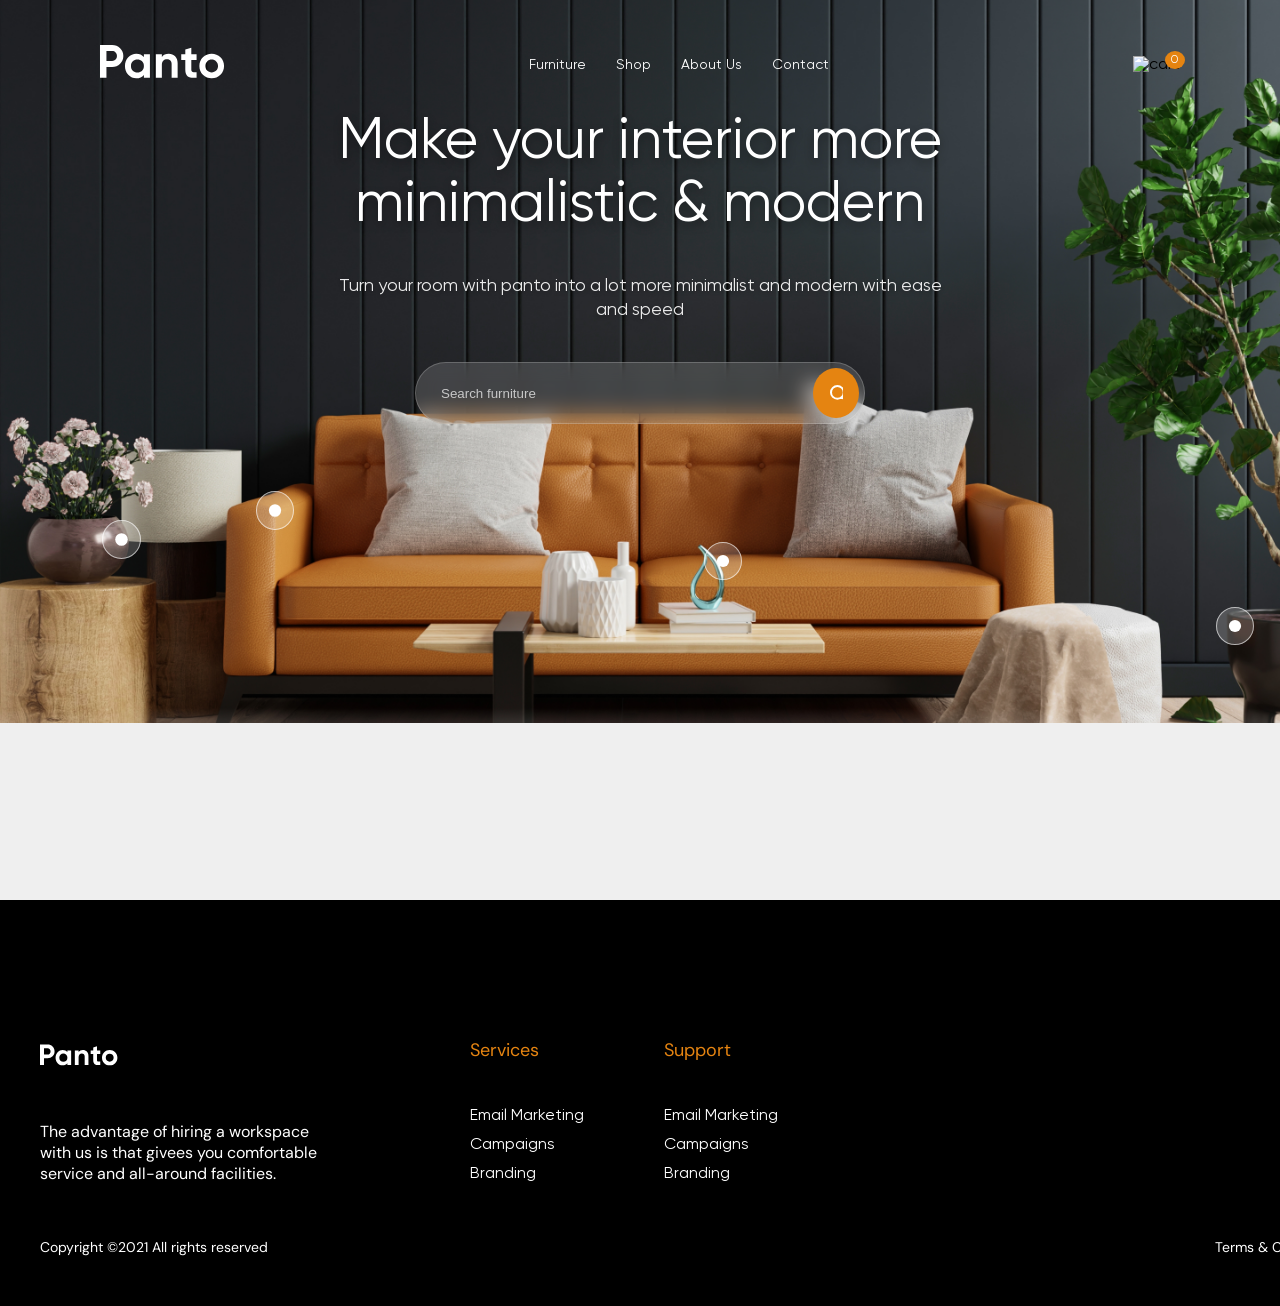
==== Furniture Landing Page/index.html @ d4db9b89 "header & footer" ====
<!doctype html>
<html lang="en">
    <head>
        <meta charset="UTF-8" />
        <meta name="viewport" content="width=device-width, initial-scale=1.0" />
        <link rel="stylesheet" href="css/style.css" />
        <title>Panto</title>
    </head>
    <body>

        <header class="header">
            <!-- Навигация -->
            <div class="container nav-container">
                <div class="header__wrapper">
                    <div class="logo">
                        <img src="img/Panto.svg" alt="logo" class="logo__img" />
                    </div>
                    <nav class="nav">
                        <ul class="nav__list">
                            <li class="nav__item"><a href="#"
                                    class="nav__link">Furniture</a></li>
                            <li class="nav__item"><a href="#"
                                    class="nav__link">Shop</a></li>
                            <li class="nav__item"><a href="#"
                                    class="nav__link">About Us</a></li>
                            <li class="nav__item"><a href="#"
                                    class="nav__link">Contact</a></li>
                        </ul>
                    </nav>
                    <a class="bag">
                        <img src="img/bag.svg" alt="cart" class="bag__img" />
                        <span class="bag-count">0</span>
                    </a>
                    <button class="burger-btn" id="burgerBtn">
                        <span></span>
                        <span></span>
                        <span></span>
                    </button>
                </div>
            </div>

            <div class="mobile-menu" id="mobileMenu">
                <button class="close-menu-btn"
                    id="closeMenuBtn">&times;</button>
                <ul class="mobile-nav-list">
                    <li><a href="#">Furniture</a></li>
                    <li><a href="#">Shop</a></li>
                    <li><a href="#">About Us</a></li>
                    <li><a href="#">Contact</a></li>
                </ul>
            </div>

            <!-- ГЛАВНЫЙ БЛОК -->
            <div class="hero-section">
                <div class="hero-container">

                    <!-- 1. Фоновое изображение -->
                    <img src="./img/banner.jpg" alt="Banner" class="hero-bg">

                    <!-- 2. Текстовый контент (Позиционируется абсолютно над диваном) -->
                    <div class="hero-content">
                        <h1 class="info__title">
                            Make your interior more<br> minimalistic & modern
                        </h1>
                        <p class="info__text">
                            Turn your room with panto into a lot more minimalist
                            and modern with ease and speed
                        </p>
                        <div class="search-container">
                            <input type="text" class="search-input"
                                placeholder="Search furniture" />
                            <button class="search-btn">
                                <img src="img/search.svg" alt="search" />
                            </button>
                        </div>
                    </div>

                    <!-- 3. Слой с хотспотами -->
                    <div class="hotspots-layer">
                        <div class="hotspot hotspot--sofa">
                            <input type="checkbox" id="spot-sofa"
                                class="hotspot-toggle">
                            <label for="spot-sofa" class="hotspot-btn">
                                <img src="img/btn.svg" alt="+" />
                            </label>
                            <div class="hotspot__popup">
                                <div class="color-swatch orange"></div>
                                <div class="color-swatch teal"></div>
                                <div class="color-swatch gray"></div>
                            </div>
                        </div>

                        <div class="hotspot hotspot--lamp">
                            <input type="checkbox" id="spot-lamp"
                                class="hotspot-toggle">
                            <label for="spot-lamp" class="hotspot-btn">
                                <img src="img/btn.svg" alt="+" />
                            </label>
                            <div class="hotspot__popup">
                                <div class="color-swatch orange"></div>
                                <div class="color-swatch teal"></div>
                            </div>
                        </div>

                        <div class="hotspot hotspot--table">
                            <input type="checkbox" id="spot-lamp"
                                class="hotspot-toggle">
                            <label for="spot-lamp" class="hotspot-btn">
                                <img src="img/btn.svg" alt="+" />
                            </label>
                            <div class="hotspot__popup">
                                <div class="color-swatch orange"></div>
                                <div class="color-swatch teal"></div>
                            </div>
                        </div>

                        <div class="hotspot hotspot--edge">
                            <input type="checkbox" id="spot-lamp"
                                class="hotspot-toggle">
                            <label for="spot-lamp" class="hotspot-btn">
                                <img src="img/btn.svg" alt="+" />
                            </label>
                            <div class="hotspot__popup">
                                <div class="color-swatch orange"></div>
                                <div class="color-swatch teal"></div>
                            </div>
                        </div>

                    </div>
                </div>
            </div>
        </header>
        <main class="main"></main>
        <footer class="footer">
            <div class="container">
                <div class="footer__wrapper">
                    <div class="footer__col1">
                        <img src="./img/Panto.svg" alt="logo"
                            class="footer__logo">
                        <div class="footer__text">
                            <p>
                                The advantage of hiring a workspace with us is
                                that givees you comfortable service and
                                all-around facilities.
                            </p>
                        </div>
                    </div>
                    <div class="footer__col2">
                        <h5 class="footer__title">Services</h5>
                        <ul class="footer__list">
                            <li class="footer__item">
                                <a href="tel:+1234567890">Email Marketing</a>
                            </li>
                            <li class="footer__item">
                                <a href="#">Campaigns</a>
                            </li>
                            <li class="footer__item">
                                <a href="#">Branding</a>
                            </li>
                        </ul>
                    </div>
                    <div class="footer__col3">
                        <h5 class="footer__title">Support</h5>
                        <ul class="footer__list">
                            <li class="footer__item">
                                <a href="tel:+1234567890">Email Marketing</a>
                            </li>
                            <li class="footer__item">
                                <a href="#">Campaigns</a>
                            </li>
                            <li class="footer__item">
                                <a href="#">Branding</a>
                            </li>
                        </ul>
                    </div>
                </div>
                <p class="footer__text">
                    <div class="footer_copy">
                        Copyright ©2021 All rights reserved
                        <div class="footer_info">
                            <p>Terms & Conditions</p><p>Privacy Policy</p>
                        </div>
                    </div>
                </p>
            </div>
        </footer>

        <!-- Скрипт для бургера -->
        <script>
        const burgerBtn = document.getElementById('burgerBtn');
        const closeMenuBtn = document.getElementById('closeMenuBtn'); // Новая кнопка
        const mobileMenu = document.getElementById('mobileMenu');
        const body = document.body;

        function toggleMenu() {
            mobileMenu.classList.toggle('active');
            burgerBtn.classList.toggle('active');
            
            if (mobileMenu.classList.contains('active')) {
                body.style.overflow = 'hidden';
            } else {
                body.style.overflow = '';
            }
        }

        // Открытие/закрытие по бургеру
        burgerBtn.addEventListener('click', toggleMenu);

        // Закрытие по внутреннему крестику
        closeMenuBtn.addEventListener('click', () => {
            // Если меню активно, закрываем его
            if (mobileMenu.classList.contains('active')) {
                toggleMenu();
            }
        });
        
        // Закрытие при клике на ссылку (опционально, удобно для навигации)
        const menuLinks = document.querySelectorAll('.mobile-nav-list a');
        menuLinks.forEach(link => {
            link.addEventListener('click', () => {
                if (mobileMenu.classList.contains('active')) {
                    toggleMenu();
                }
            });
        });
    </script>

    </body>
</html>
---- Furniture Landing Page/css/style.css ----
@font-face {
    font-family: "Gilroy";
    src:
        url("../fonts/Gilroy-Regular.ttf"),
        url("../fonts/Gilroy-Bold.ttf") format("truetype");
    font-weight: 400 700;
    font-display: swap;
}

@font-face {
    font-family: "DMSans";
    src: url("../fonts/DMSans-VariableFont.ttf") format("truetype");
    font-weight: 400 700;
    font-display: swap;
}

@font-face {
    font-family: "Inter";
    src: url("../fonts/Inter-VariableFont.ttf") format("truetype");
    font-weight: 400 700;
    font-display: swap;
}

html {
    scroll-behavior: smooth;
}

body {
    font-family: "Gilroy", sans-serif;
    margin: 0;
    padding: 0;
    background-color: #efefef;
}

.container {
    width: 1440px;
    margin: 0 auto;
    padding: 0 20px;
}

*,
*::before,
*::after {
    box-sizing: border-box;
}
a {
    text-decoration: none;
    color: inherit;
}
ul,
li {
    list-style: none;
    margin: 0;
    padding: 0;
}

.header {
    position: relative;
    width: 100%;
    overflow: hidden;
    display: flex;
    flex-direction: column;
    min-height: 100vh; /* Минимальная высота = высоте окна браузера */
    margin: 0;
}
.nav-container {
    position: absolute;
    top: 0;
    left: 0;
    width: 100%;
    z-index: 100;
    max-width: 1920px;
    margin: 0 auto;
}
.header__wrapper {
    display: flex;
    justify-content: space-between;
    align-items: center;
    padding: 45px 80px;
}
.logo__img {
    height: 35px;
}
.nav__list {
    display: flex;
    gap: 30px;
}
.nav__link {
    color: #ffffff;
    font-size: 14px;
    transition: 0.3s;
}
.nav__link:hover {
    color: #e58411;
}
.bag {
    position: relative;
}
.bag__img {
    width: 34px;
}
.bag-count {
    position: absolute;
    top: -5px;
    right: -5px;
    background: #e58411;
    color: white;
    font-size: 12px;
    padding: 2px 6px;
    border-radius: 50%;
}

/* --- БУРГЕР КНОПКА --- */
.burger-btn {
    display: none;
    background: transparent;
    border: none;
    cursor: pointer;
    width: 30px;
    height: 20px;
    position: relative;
    z-index: 102;
}

.burger-btn span {
    display: block;
    width: 100%;
    height: 2px;
    background: #fff;
    position: absolute;
    left: 0;
    transition: 0.3s ease;
}

.burger-btn span:nth-child(1) {
    top: 0;
}
.burger-btn span:nth-child(2) {
    top: 9px;
}
.burger-btn span:nth-child(3) {
    top: 18px;
}

/* Анимация бургера в крестик */
.burger-btn.active span:nth-child(1) {
    transform: rotate(45deg);
    top: 9px;
}
.burger-btn.active span:nth-child(2) {
    opacity: 0;
}
.burger-btn.active span:nth-child(3) {
    transform: rotate(-45deg);
    top: 9px;
}

/* --- МОБИЛЬНОЕ МЕНЮ --- */
.mobile-menu {
    position: fixed;
    top: 0;
    left: 0;
    width: 100%;
    height: 100vh;
    background: rgba(20, 20, 20, 0.98);
    backdrop-filter: blur(10px);
    z-index: 101;

    display: flex;
    flex-direction: column;
    justify-content: center;
    align-items: center;

    /* Скрыто по умолчанию (сдвинуто вверх) */
    transform: translateY(-100%);
    transition: transform 0.4s ease-in-out;
}

.mobile-menu.active {
    transform: translateY(0);
}

.mobile-nav-list {
    text-align: center;
}

.mobile-nav-list li {
    margin: 20px 0;
}

.mobile-nav-list a {
    color: #fff;
    font-size: 24px;
    font-weight: 500;
    transition: 0.3s;
}

.mobile-nav-list a:hover {
    color: #e58411;
}

/* Кнопка закрытия внутри меню */
.close-menu-btn {
    position: absolute;
    top: 30px;
    right: 30px;
    background: transparent;
    border: none;
    color: #fff;
    font-size: 40px;
    line-height: 1;
    cursor: pointer;
    z-index: 103;
    opacity: 0.7;
    transition: 0.3s;
}

.close-menu-btn:hover {
    opacity: 1;
    transform: rotate(90deg);
}

.hero-section {
    width: 100%;
    display: flex;
    justify-content: center;
    background: #000;
}

.hero-container {
    position: relative;
    width: 100%;
    max-width: 1920px;
    aspect-ratio: 1920 / 1084;
    overflow: hidden;
}

.hero-bg {
    width: 100%;
    height: 100%;
    object-fit: cover;
    display: block;
}

.hero-content {
    position: absolute;
    top: 10%;
    left: 50%;
    transform: translateX(-50%);

    width: 80%;
    max-width: 900px;
    text-align: center;
    z-index: 10;
    pointer-events: none;
    display: flex;
    flex-direction: column;
    align-items: center;
}

.info__title {
    color: #fff;
    font-size: 4.5vw;
    line-height: 1.1;
    margin-bottom: 20px;
    text-shadow: 0 4px 10px rgba(0, 0, 0, 0.3);
}

.info__text {
    color: #fff;
    font-size: 1.4vw;
    line-height: 1.3;
    margin-bottom: 40px;
    max-width: 610px;
    text-align: center;
    opacity: 0.9;
    text-shadow: 0 2px 5px rgba(0, 0, 0, 0.3);
}

/* Поиск */
.search-container {
    pointer-events: auto;
    display: inline-flex;
    background: rgba(255, 255, 255, 0.15);
    backdrop-filter: blur(10px);
    border: 1px solid rgba(255, 255, 255, 0.2);
    border-radius: 40px;
    padding: 5px;
    width: 100%;
    max-width: 450px;
}

.search-input {
    background: transparent;
    border: none;
    color: white;
    padding: 12px 20px;
    width: 100%;
    outline: none;
}
.search-input::placeholder {
    color: rgba(255, 255, 255, 0.7);
}

.search-btn {
    background: #e58411;
    border: none;
    width: 50px;
    height: 50px;
    border-radius: 50%;
    cursor: pointer;
    display: flex;
    align-items: center;
    justify-content: center;
}

/* --- ХОТСПОТЫ --- */
.hotspots-layer {
    position: absolute;
    top: 0;
    left: 0;
    width: 100%;
    height: 100%;
    z-index: 20;
    pointer-events: none;
}

.hotspot {
    position: absolute;
    pointer-events: auto;
}

.hotspot--sofa {
    top: 68%;
    left: 20%;
}
.hotspot--lamp {
    top: 72%;
    left: 8%;
}

.hotspot--table {
    top: 75%;
    left: 55%;
}

.hotspot--edge {
    top: 84%;
    left: 95%;
}

.hotspot-toggle {
    display: none;
}

.hotspot-btn {
    display: flex;
    width: 3vw;
    height: 3vw;
    min-width: 30px;
    min-height: 30px;
    max-width: 50px;
    max-height: 50px;
    cursor: pointer;
    animation: pulse 2s infinite;
}

@keyframes pulse {
    0% {
        transform: scale(1);
        box-shadow: 0 0 0 0 rgba(255, 255, 255, 0.7);
    }
    70% {
        transform: scale(1.1);
        box-shadow: 0 0 0 15px rgba(255, 255, 255, 0);
    }
    100% {
        transform: scale(1);
        box-shadow: 0 0 0 0 rgba(255, 255, 255, 0);
    }
}

.hotspot-btn img {
    width: 100%;
    height: 100%;
}

/* Попап */
.hotspot__popup {
    position: absolute;
    bottom: 120%;
    left: 50%;
    transform: translateX(-50%) translateY(10px);
    background: rgba(255, 255, 255, 0.9);
    backdrop-filter: blur(10px);
    padding: 10px;
    border-radius: 12px;
    display: flex;
    gap: 8px;
    opacity: 0;
    visibility: hidden;
    transition: 0.3s ease;
    box-shadow: 0 5px 15px rgba(0, 0, 0, 0.2);
    white-space: nowrap;
}

.hotspot-toggle:checked ~ .hotspot__popup {
    opacity: 1;
    visibility: visible;
    transform: translateX(-50%) translateY(0);
}

.color-swatch {
    width: 24px;
    height: 24px;
    border-radius: 50%;
    border: 2px solid #fff;
    cursor: pointer;
}
.orange {
    background: #e58411;
}
.teal {
    background: #00d2ad;
}
.gray {
    background: #7c7c7c;
}

.main {
    flex: 1;
}

.footer {
    display: flex;
    flex-direction: column;
    background-color: #000;
    color: #fff;
    padding: 20px;
    text-align: center;
    margin-top: auto;
}

.footer__wrapper {
    margin-top: 118px;
    display: flex;
    align-items: center;
    margin-bottom: 40px;
    text-align: start;

}

.footer__col1 {
    display: flex;
    flex-direction: column;
    justify-content: space-between;
    margin-right: 140px;
    max-width: 290px;
    height: 146px;
}

.footer__col1 img {
    width: 78px;
    height: 35px;
    /* margin-bottom: 30px; */
}

.footer__col1 p {
    margin: 0;
    padding: 0;
    font-family: 'DMSans';
}

.footer__col2,
.footer__col3 {
    display: flex;
    flex-direction: column;
    justify-content: space-between;
    margin-right: 80px;
    max-width: 133px;
    height: 146px;

}

.footer__title{
    margin: 0;
    color: #e58411;
    font-family: 'DMSans';
    font-style: normal;
    font-weight: 400;
    font-size: 18px;
}

.footer__list{
    display: flex;
    flex-direction: column;
    gap: 10px;
    list-style: none;
    padding: 0;
    margin: 0;
}

.footer__col3 {
    margin-right: 20px;
    max-width: 290px;
}

.footer_copy{
    display: flex;
    justify-content: space-between;
    align-items: center;    
    margin: 0;
    padding: 0;
    font-family: 'DMSans';
    font-style: normal;
    font-weight: 400;
    font-size: 14px;
    line-height: 18px;
}

.footer_info{
    display: flex;
    gap: 10px;
    margin: 0;
    padding: 0;
}


/* --- АДАПТИВ --- */
@media (max-width: 768px) {
    .header__wrapper {
        padding: 20px;
    }
    .nav {
        display: none;
    } /* Скрываем меню для примера */

    /* Текст на мобильном */
    .hero-content {
        top: 10%; /* Чуть выше на мобильном */
        width: 90%;
    }
    .info__title {
        font-size: 32px;
        margin-bottom: 5px;
    }
    .info__text {
        font-size: 14px;
        margin-bottom: 20px;
        width: 300px;
    }
    .search-container {
        max-width: 100%;
        width: 250px;
        height: 35px;
    }

    .search-btn {
        width: 25px;
        height: 25px;
    }

    .search-input {
        padding: 10px 15px;
    }

    /* Хотспоты */
    .hotspot-btn {
        min-width: 44px;
        min-height: 44px;
    }

    /* Попап снизу */
    .hotspot__popup {
        position: fixed;
        bottom: 0;
        left: 0;
        right: 0;
        top: auto;
        width: 100%;
        border-radius: 20px 20px 0 0;
        transform: translateY(100%);
        background: rgba(30, 30, 30, 0.95);
        justify-content: center;
        padding: 20px;
    }
    .hotspot__popup::after {
        display: none;
    }
    .hotspot-toggle:checked ~ .hotspot__popup {
        transform: translateY(0);
    }
}
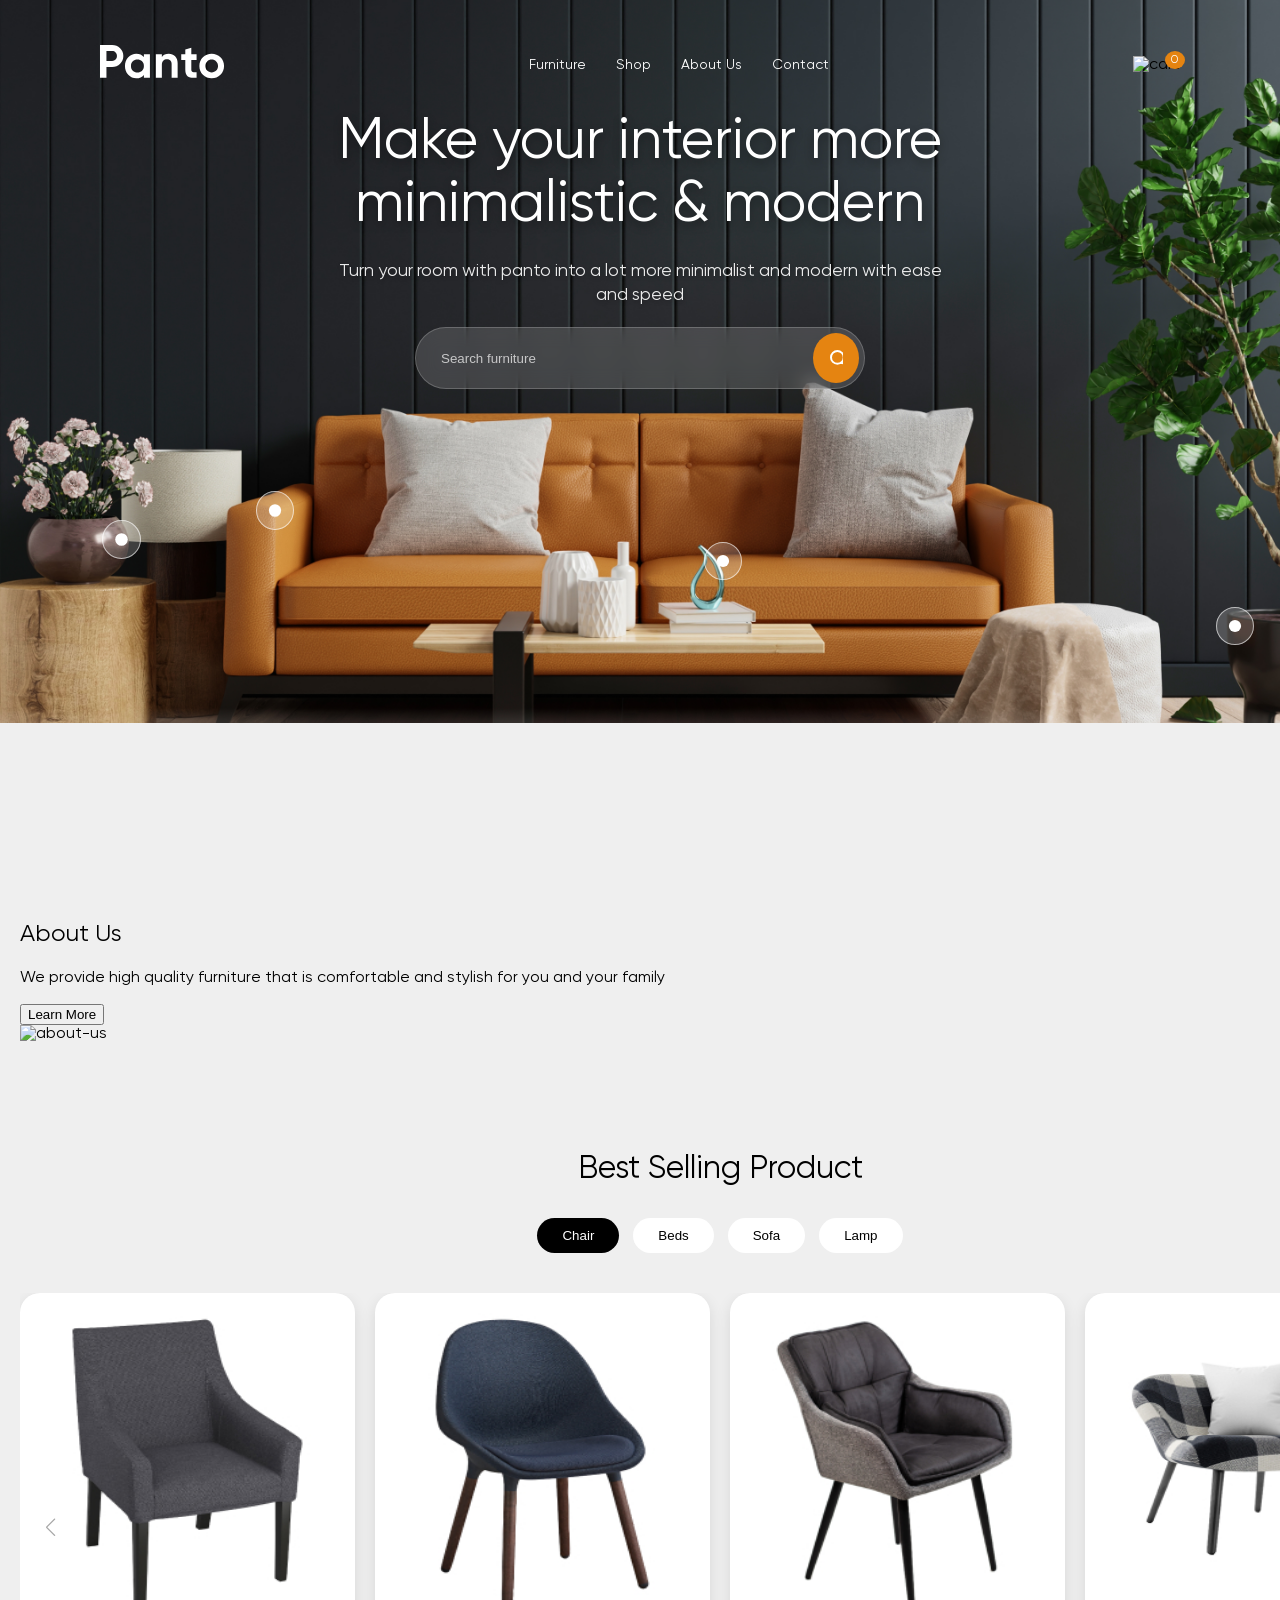
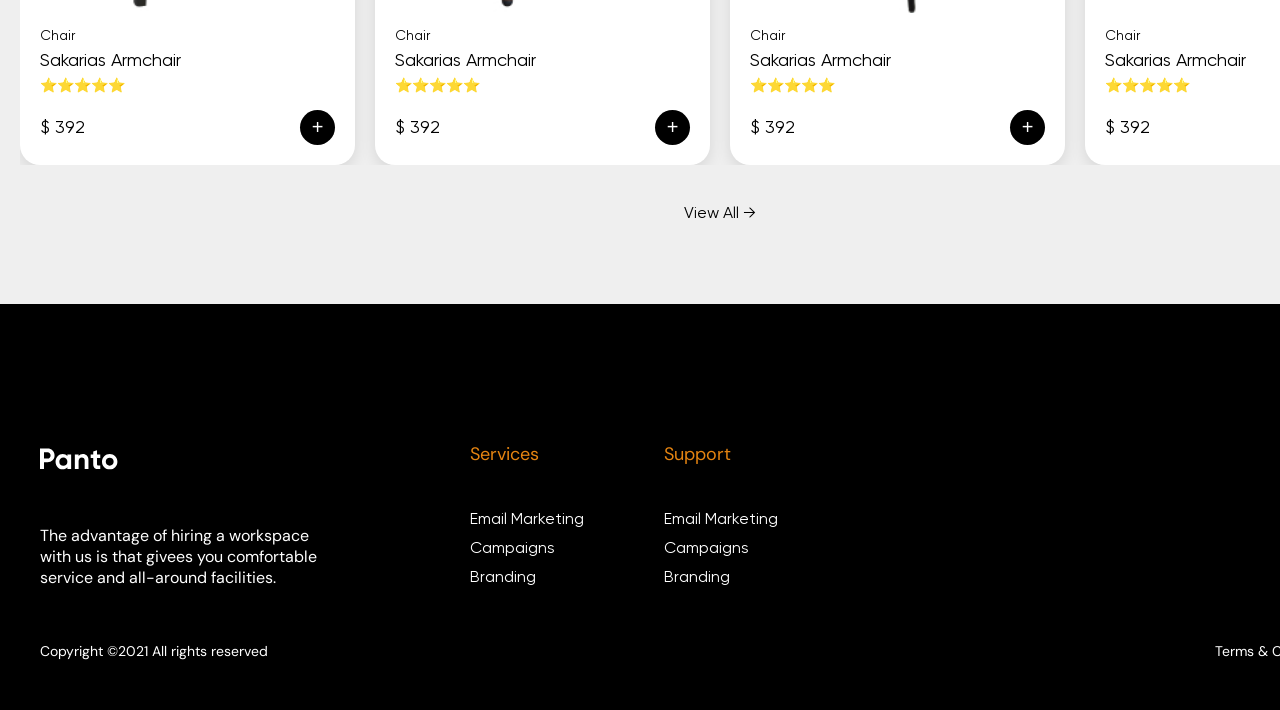
==== commit e96891ea: "slider" ====
--- a/Furniture Landing Page/index.html
+++ b/Furniture Landing Page/index.html
@@ -3,6 +3,7 @@
     <head>
         <meta charset="UTF-8" />
         <meta name="viewport" content="width=device-width, initial-scale=1.0" />
+        <link rel="stylesheet" href="https://cdn.jsdelivr.net/npm/swiper@11/swiper-bundle.min.css" />
         <link rel="stylesheet" href="css/style.css" />
         <title>Panto</title>
     </head>
@@ -27,15 +28,19 @@
                                     class="nav__link">Contact</a></li>
                         </ul>
                     </nav>
-                    <a class="bag">
-                        <img src="img/bag.svg" alt="cart" class="bag__img" />
-                        <span class="bag-count">0</span>
-                    </a>
-                    <button class="burger-btn" id="burgerBtn">
-                        <span></span>
-                        <span></span>
-                        <span></span>
-                    </button>
+                    <div class="btn__wrapper">
+
+                        <a class="bag">
+                            <img src="img/bag.svg" alt="cart"
+                                class="bag__img" />
+                            <span class="bag-count">0</span>
+                        </a>
+                        <button class="burger-btn" id="burgerBtn">
+                            <span></span>
+                            <span></span>
+                            <span></span>
+                        </button>
+                    </div>
                 </div>
             </div>
 
@@ -130,7 +135,170 @@
                 </div>
             </div>
         </header>
-        <main class="main"></main>
+        <main class="main">
+            <section class="about-us">
+                <div class="container">
+                    <div class="about-us__wrapper">
+                        <div class="about-us__content">
+                            <h2 class="about-us__title">
+                                About Us
+                            </h2>
+                            <p class="about-us__text">
+                                We provide high quality furniture that is
+                                comfortable and stylish for you and your family
+                            </p>
+                            <button class="about-us__btn">Learn More</button>
+                        </div>
+                        <img src="./img/about-us.jpg" alt="about-us"
+                            class="about-us__img">
+                    </div>
+                </div>
+            </section>
+
+            <!-- Подключение Swiper CSS -->
+
+            <section class="best-selling">
+                <div class="container">
+                    <h2 class="section-title">Best Selling Product</h2>
+
+                    <!-- Фильтры категорий -->
+                    <div class="filters">
+                        <button class="filter-btn active">Chair</button>
+                        <button class="filter-btn">Beds</button>
+                        <button class="filter-btn">Sofa</button>
+                        <button class="filter-btn">Lamp</button>
+                    </div>
+
+                    <!-- Слайдер -->
+                    <div class="swiper product-slider">
+                        <div class="swiper-wrapper">
+                            <!-- Карточка 1 -->
+                            <div class="swiper-slide">
+                                <div class="product-card">
+                                    <div class="product-image">
+                                        <img src="img/chair-01.jpg"
+                                            alt="chair">
+                                    </div>
+                                    <div class="product-info">
+                                        <p class="product-category">Chair</p>
+                                        <h3 class="product-name">Sakarias
+                                            Armchair</h3>
+                                        <div class="rating">⭐⭐⭐⭐⭐</div>
+                                        <div class="product-footer">
+                                            <span class="price">$ 392</span>
+                                            <button class="add-btn">+</button>
+                                        </div>
+                                    </div>
+                                </div>
+                            </div>
+
+                            <div class="swiper-slide">
+                                <div class="product-card">
+                                    <div class="product-image">
+                                        <img src="img/chair-02.jpg"
+                                            alt="Sakarias Armchair">
+                                    </div>
+                                    <div class="product-info">
+                                        <p class="product-category">Chair</p>
+                                        <h3 class="product-name">Sakarias
+                                            Armchair</h3>
+                                        <div class="rating">⭐⭐⭐⭐⭐</div>
+                                        <div class="product-footer">
+                                            <span class="price">$ 392</span>
+                                            <button class="add-btn">+</button>
+                                        </div>
+                                    </div>
+                                </div>
+                            </div>
+
+                            <div class="swiper-slide">
+                                <div class="product-card">
+                                    <div class="product-image">
+                                        <img src="img/chair-03.jpg"
+                                            alt="Sakarias Armchair">
+                                    </div>
+                                    <div class="product-info">
+                                        <p class="product-category">Chair</p>
+                                        <h3 class="product-name">Sakarias
+                                            Armchair</h3>
+                                        <div class="rating">⭐⭐⭐⭐⭐</div>
+                                        <div class="product-footer">
+                                            <span class="price">$ 392</span>
+                                            <button class="add-btn">+</button>
+                                        </div>
+                                    </div>
+                                </div>
+                            </div>
+                            <div class="swiper-slide">
+                                <div class="product-card">
+                                    <div class="product-image">
+                                        <img src="img/chair-04.jpg"
+                                            alt="Sakarias Armchair">
+                                    </div>
+                                    <div class="product-info">
+                                        <p class="product-category">Chair</p>
+                                        <h3 class="product-name">Sakarias
+                                            Armchair</h3>
+                                        <div class="rating">⭐⭐⭐⭐⭐</div>
+                                        <div class="product-footer">
+                                            <span class="price">$ 392</span>
+                                            <button class="add-btn">+</button>
+                                        </div>
+                                    </div>
+                                </div>
+                            </div>
+                            <div class="swiper-slide">
+                                <div class="product-card">
+                                    <div class="product-image">
+                                        <img src="chair1.jpg"
+                                            alt="Sakarias Armchair">
+                                    </div>
+                                    <div class="product-info">
+                                        <p class="product-category">Chair</p>
+                                        <h3 class="product-name">Sakarias
+                                            Armchair</h3>
+                                        <div class="rating">⭐⭐⭐⭐⭐</div>
+                                        <div class="product-footer">
+                                            <span class="price">$ 392</span>
+                                            <button class="add-btn">+</button>
+                                        </div>
+                                    </div>
+                                </div>
+                            </div>
+                            <div class="swiper-slide">
+                                <div class="product-card">
+                                    <div class="product-image">
+                                        <img src="chair1.jpg"
+                                            alt="Sakarias Armchair">
+                                    </div>
+                                    <div class="product-info">
+                                        <p class="product-category">Chair</p>
+                                        <h3 class="product-name">Sakarias
+                                            Armchair</h3>
+                                        <div class="rating">⭐⭐⭐⭐⭐</div>
+                                        <div class="product-footer">
+                                            <span class="price">$ 392</span>
+                                            <button class="add-btn">+</button>
+                                        </div>
+                                    </div>
+                                </div>
+                            </div>
+
+                            <!-- Повторить swiper-slide для остальных товаров -->
+                        </div>
+
+                        <!-- Навигация -->
+                        <div class="swiper-button-prev"></div>
+                        <div class="swiper-button-next"></div>
+                    </div>
+
+                    <a href="#" class="view-all">View All &rarr;</a>
+                </div>
+            </section>
+
+            <!-- Подключение Swiper JS -->
+
+        </main>
         <footer class="footer">
             <div class="container">
                 <div class="footer__wrapper">
@@ -186,44 +354,8 @@
         </footer>
 
         <!-- Скрипт для бургера -->
-        <script>
-        const burgerBtn = document.getElementById('burgerBtn');
-        const closeMenuBtn = document.getElementById('closeMenuBtn'); // Новая кнопка
-        const mobileMenu = document.getElementById('mobileMenu');
-        const body = document.body;
-
-        function toggleMenu() {
-            mobileMenu.classList.toggle('active');
-            burgerBtn.classList.toggle('active');
-            
-            if (mobileMenu.classList.contains('active')) {
-                body.style.overflow = 'hidden';
-            } else {
-                body.style.overflow = '';
-            }
-        }
-
-        // Открытие/закрытие по бургеру
-        burgerBtn.addEventListener('click', toggleMenu);
-
-        // Закрытие по внутреннему крестику
-        closeMenuBtn.addEventListener('click', () => {
-            // Если меню активно, закрываем его
-            if (mobileMenu.classList.contains('active')) {
-                toggleMenu();
-            }
-        });
-        
-        // Закрытие при клике на ссылку (опционально, удобно для навигации)
-        const menuLinks = document.querySelectorAll('.mobile-nav-list a');
-        menuLinks.forEach(link => {
-            link.addEventListener('click', () => {
-                if (mobileMenu.classList.contains('active')) {
-                    toggleMenu();
-                }
-            });
-        });
-    </script>
+        <script src="https://cdn.jsdelivr.net/npm/swiper@11/swiper-bundle.min.js"></script>
+        <script src="js/main.js"></script>
 
     </body>
 </html>
--- a/Furniture Landing Page/css/style.css
+++ b/Furniture Landing Page/css/style.css
@@ -92,6 +92,12 @@
 }
 .nav__link:hover {
     color: #e58411;
+}
+
+.btn__wrapper {
+    display: flex;
+    gap: 20px;
+    align-items: center;
 }
 .bag {
     position: relative;
@@ -108,6 +114,9 @@
     font-size: 12px;
     padding: 2px 6px;
     border-radius: 50%;
+    @media (max-width: 768px) {
+        font-size: 10px;
+    }
 }
 
 /* --- БУРГЕР КНОПКА --- */
@@ -120,6 +129,9 @@
     height: 20px;
     position: relative;
     z-index: 102;
+    @media (max-width: 768px) {
+        display: block;
+    }
 }
 
 .burger-btn span {
@@ -160,8 +172,9 @@
     position: fixed;
     top: 0;
     left: 0;
-    width: 100%;
-    height: 100vh;
+    max-width: 100vw;
+    width: 100%;
+    height: 70vh;
     background: rgba(20, 20, 20, 0.98);
     backdrop-filter: blur(10px);
     z-index: 101;
@@ -256,21 +269,28 @@
     display: flex;
     flex-direction: column;
     align-items: center;
+    @media (max-width: 960px) {
+        top: 15%;
+        font-size: 3vw;
+    }
 }
 
 .info__title {
     color: #fff;
     font-size: 4.5vw;
     line-height: 1.1;
-    margin-bottom: 20px;
+    margin-bottom: 5px;
     text-shadow: 0 4px 10px rgba(0, 0, 0, 0.3);
+    @media (max-width: 960px) {
+        font-size: 3vw;
+    }
 }
 
 .info__text {
     color: #fff;
     font-size: 1.4vw;
     line-height: 1.3;
-    margin-bottom: 40px;
+    margin-bottom: 20px;
     max-width: 610px;
     text-align: center;
     opacity: 0.9;
@@ -288,6 +308,19 @@
     padding: 5px;
     width: 100%;
     max-width: 450px;
+    @media (max-width: 960px) {
+        max-width: 100%;
+        width: 300px;
+        height: 45px;
+    }
+
+    @media (max-width: 600px) {
+        max-width: 300px;
+    }
+
+    @media (max-width: 400px) {
+        max-width: 250px;
+    }
 }
 
 .search-input {
@@ -297,6 +330,9 @@
     padding: 12px 20px;
     width: 100%;
     outline: none;
+    @media (max-width: 960px) {
+        padding: 5px 10px;
+    }
 }
 .search-input::placeholder {
     color: rgba(255, 255, 255, 0.7);
@@ -312,6 +348,10 @@
     display: flex;
     align-items: center;
     justify-content: center;
+    @media (max-width: 960px) {
+        width: 35px;
+        height: 35px;
+    }
 }
 
 /* --- ХОТСПОТЫ --- */
@@ -431,6 +471,123 @@
     flex: 1;
 }
 
+
+
+
+.best-selling {
+    padding: 80px 0;
+    text-align: center;
+}
+
+.section-title {
+    font-size: 32px;
+    margin-bottom: 30px;
+}
+
+/* Фильтры */
+.filters {
+    margin-bottom: 40px;
+}
+.filter-btn {
+    background: #fff;
+    border: none;
+    color: #000;
+    padding: 10px 25px;
+    margin: 0 5px;
+    border-radius: 20px;
+    cursor: pointer;
+    transition: 0.3s;
+}
+.filter-btn.active,
+.filter-btn:hover {
+    background: #000;
+    color: #fff;
+}
+
+/* Карточка товара */
+.product-card {
+    background: #fff;
+    border-radius: 20px;
+    box-shadow: 0 5px 15px rgba(0, 0, 0, 0.1);
+    padding: 20px;
+    text-align: left;
+    transition: transform 0.3s ease;
+}
+
+.product-image {
+    background: #fff;
+    border-radius: 15px;
+    height: 300px;
+    margin-bottom: 15px;
+    overflow: hidden;
+}
+
+.product-image img {
+    width: 100%;
+    height: 100%;
+    /* object-fit: cover; */
+}
+
+.product-category {
+    color: var(--text-secondary);
+    font-size: 14px;
+    margin: 0;
+}
+.product-name {
+    font-size: 18px;
+    margin: 5px 0;
+}
+.rating {
+    color: #ffcc00;
+    font-size: 14px;
+    margin-bottom: 15px;
+}
+
+.product-footer {
+    display: flex;
+    justify-content: space-between;
+    align-items: center;
+}
+
+.price {
+    font-weight: bold;
+    font-size: 18px;
+}
+
+.add-btn {
+    background: #000;
+    color: #fff;
+    text-align: center;
+    border: none;
+    width: 35px;
+    height: 35px;
+    border-radius: 50%;
+    font-size: 20px;
+    cursor: pointer;
+}
+
+/* Навигация слайдера */
+.swiper-button-next,
+.swiper-button-prev {
+    color: #000;
+    background: rgba(255, 2current, 255, 0.1);
+    width: 40px;
+    height: 40px;
+    border-radius: 50%;
+}
+.swiper-button-next:after,
+.swiper-button-prev:after {
+    font-size: 18px;
+}
+
+.view-all {
+    display: inline-block;
+    margin-top: 40px;
+    color: #000000;
+    text-decoration: none;
+    font-weight: bold;
+}
+
 .footer {
     display: flex;
     flex-direction: column;
@@ -447,7 +604,6 @@
     align-items: center;
     margin-bottom: 40px;
     text-align: start;
-
 }
 
 .footer__col1 {
@@ -468,7 +624,7 @@
 .footer__col1 p {
     margin: 0;
     padding: 0;
-    font-family: 'DMSans';
+    font-family: "DMSans";
 }
 
 .footer__col2,
@@ -479,19 +635,18 @@
     margin-right: 80px;
     max-width: 133px;
     height: 146px;
-
-}
-
-.footer__title{
+}
+
+.footer__title {
     margin: 0;
     color: #e58411;
-    font-family: 'DMSans';
+    font-family: "DMSans";
     font-style: normal;
     font-weight: 400;
     font-size: 18px;
 }
 
-.footer__list{
+.footer__list {
     display: flex;
     flex-direction: column;
     gap: 10px;
@@ -505,26 +660,25 @@
     max-width: 290px;
 }
 
-.footer_copy{
+.footer_copy {
     display: flex;
     justify-content: space-between;
-    align-items: center;    
+    align-items: center;
     margin: 0;
     padding: 0;
-    font-family: 'DMSans';
+    font-family: "DMSans";
     font-style: normal;
     font-weight: 400;
     font-size: 14px;
     line-height: 18px;
 }
 
-.footer_info{
+.footer_info {
     display: flex;
     gap: 10px;
     margin: 0;
     padding: 0;
 }
-
 
 /* --- АДАПТИВ --- */
 @media (max-width: 768px) {
